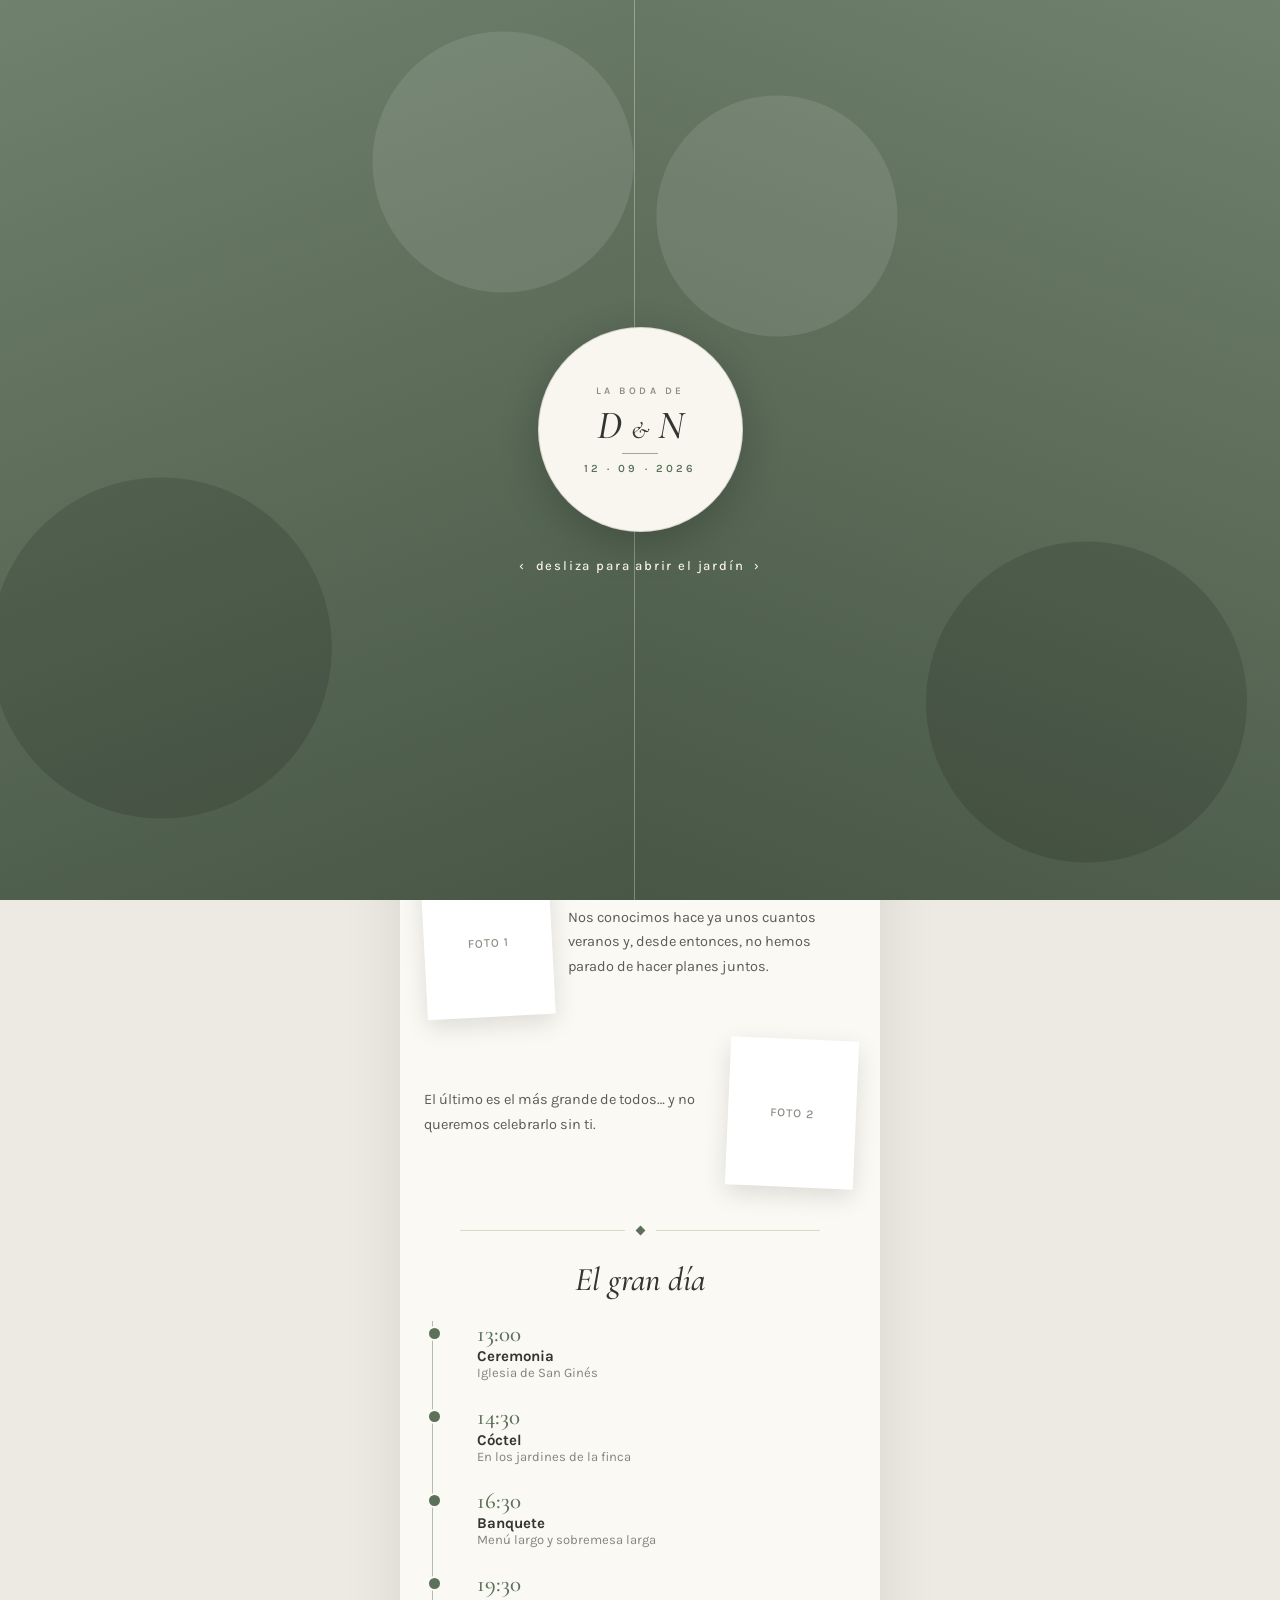
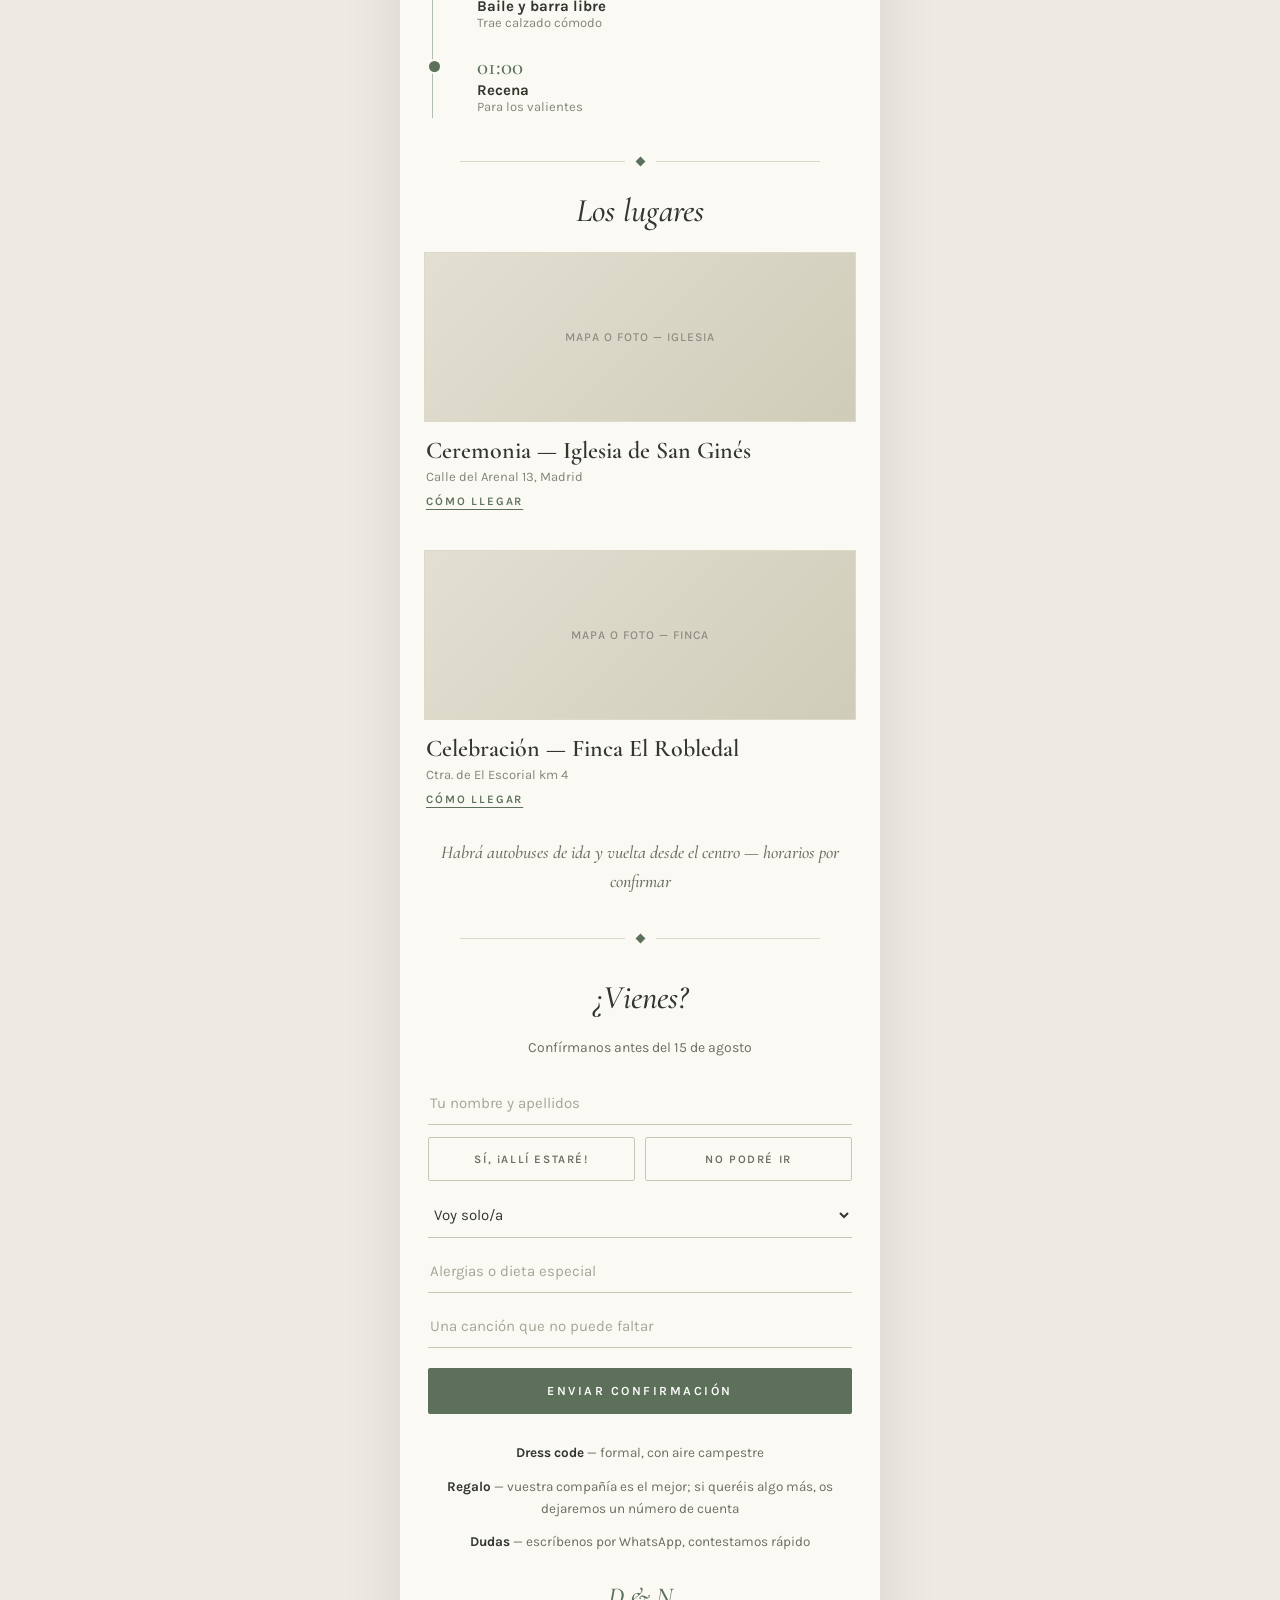
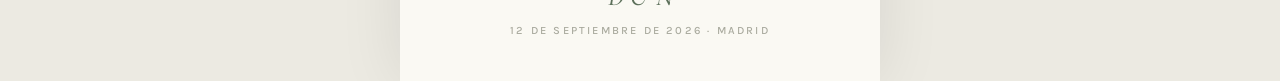
==== index.html @ a0a4c9ee "feat(web): add initial wedding invitation page Co-authored-by: Cursor <cursoragent@cursor.com>" ====
<!DOCTYPE html>
<html lang="es">
<head>
<meta charset="utf-8">
<meta name="viewport" content="width=device-width, initial-scale=1">
<title>Diego &amp; «Nombre» — 12 de septiembre de 2026</title>
<meta name="description" content="Invitación de boda de Diego y su pareja. 12 de septiembre de 2026, Madrid.">
<link rel="preconnect" href="https://fonts.googleapis.com">
<link rel="preconnect" href="https://fonts.gstatic.com" crossorigin>
<link href="https://fonts.googleapis.com/css2?family=Cormorant+Garamond:ital,wght@0,400;0,500;0,600;1,400;1,500&family=Karla:wght@400;500;600;700&display=swap" rel="stylesheet">
<link rel="stylesheet" href="css/style.css">
</head>
<body>

<!-- Cortina de entrada: se desliza o se toca para abrir -->
<div id="curtain" class="curtain" role="button" tabindex="0" aria-label="Toca o desliza para abrir la invitación">
  <div id="panelIzq" class="curtain__panel curtain__panel--left"></div>
  <div id="panelDer" class="curtain__panel curtain__panel--right"></div>
  <div id="medallon" class="curtain__medallion">
    <div class="curtain__seal">
      <div class="curtain__seal-label">LA BODA DE</div>
      <div class="curtain__seal-names">D <span>&amp;</span> N</div>
      <div class="curtain__seal-rule"></div>
      <div class="curtain__seal-date">12 · 09 · 2026</div>
    </div>
    <div class="curtain__hint">‹&nbsp;&nbsp;desliza para abrir el jardín&nbsp;&nbsp;›</div>
  </div>
</div>

<div class="card">

  <div class="hero">
    <div class="photo-slot" data-label="Foto de la pareja">
      <img src="images/hero.jpg" alt="Diego y su pareja" onerror="this.closest('.photo-slot').classList.add('is-empty')">
    </div>
  </div>

  <header class="header">
    <div class="eyebrow">NOS CASAMOS</div>
    <h1 class="title">Diego<br><span class="title__amp">&amp;</span><br>«Nombre»</h1>
    <div class="subtitle">12 · SEPTIEMBRE · 2026 — MADRID</div>
  </header>

  <div class="countdown" aria-label="Cuenta atrás para la boda">
    <div class="countdown__item"><div class="countdown__num" id="dias">–</div><div class="countdown__label">DÍAS</div></div>
    <div class="countdown__sep"></div>
    <div class="countdown__item"><div class="countdown__num" id="horas">–</div><div class="countdown__label">HORAS</div></div>
    <div class="countdown__sep"></div>
    <div class="countdown__item"><div class="countdown__num" id="minutos">–</div><div class="countdown__label">MIN</div></div>
    <div class="countdown__sep"></div>
    <div class="countdown__item"><div class="countdown__num" id="segundos">–</div><div class="countdown__label">SEG</div></div>
  </div>

  <div class="divider"><span></span><i></i><span></span></div>

  <section class="section">
    <h2 class="section__title">Nuestra historia</h2>
    <div class="historia__row">
      <div class="historia__photo photo-slot" data-label="Foto 1" style="transform:rotate(-3deg)">
        <img src="images/historia-1.jpg" alt="" onerror="this.closest('.photo-slot').classList.add('is-empty')">
      </div>
      <p class="historia__text">Nos conocimos hace ya unos cuantos veranos y, desde entonces, no hemos parado de hacer planes juntos.</p>
    </div>
    <div class="historia__row">
      <p class="historia__text">El último es el más grande de todos… y no queremos celebrarlo sin ti.</p>
      <div class="historia__photo photo-slot" data-label="Foto 2" style="transform:rotate(2.5deg)">
        <img src="images/historia-2.jpg" alt="" onerror="this.closest('.photo-slot').classList.add('is-empty')">
      </div>
    </div>
  </section>

  <div class="divider"><span></span><i></i><span></span></div>

  <section class="section">
    <h2 class="section__title">El gran día</h2>
    <ol class="timeline">
      <li class="timeline__item"><div class="timeline__time">13:00</div><div class="timeline__event">Ceremonia</div><div class="timeline__place">Iglesia de San Ginés</div></li>
      <li class="timeline__item"><div class="timeline__time">14:30</div><div class="timeline__event">Cóctel</div><div class="timeline__place">En los jardines de la finca</div></li>
      <li class="timeline__item"><div class="timeline__time">16:30</div><div class="timeline__event">Banquete</div><div class="timeline__place">Menú largo y sobremesa larga</div></li>
      <li class="timeline__item"><div class="timeline__time">19:30</div><div class="timeline__event">Baile y barra libre</div><div class="timeline__place">Trae calzado cómodo</div></li>
      <li class="timeline__item timeline__item--last"><div class="timeline__time">01:00</div><div class="timeline__event">Recena</div><div class="timeline__place">Para los valientes</div></li>
    </ol>
  </section>

  <div class="divider"><span></span><i></i><span></span></div>

  <section class="section">
    <h2 class="section__title">Los lugares</h2>

    <div class="lugar">
      <div class="lugar__photo photo-slot" data-label="Mapa o foto — iglesia">
        <img src="images/mapa-iglesia.jpg" alt="" onerror="this.closest('.photo-slot').classList.add('is-empty')">
      </div>
      <div class="lugar__info">
        <div class="lugar__name">Ceremonia — Iglesia de San Ginés</div>
        <div class="lugar__address">Calle del Arenal 13, Madrid</div>
        <a class="lugar__link" href="https://maps.google.com/?q=Iglesia+de+San+Gines+Madrid" target="_blank" rel="noreferrer">Cómo llegar</a>
      </div>
    </div>

    <div class="lugar">
      <div class="lugar__photo photo-slot" data-label="Mapa o foto — finca">
        <img src="images/mapa-finca.jpg" alt="" onerror="this.closest('.photo-slot').classList.add('is-empty')">
      </div>
      <div class="lugar__info">
        <div class="lugar__name">Celebración — Finca El Robledal</div>
        <div class="lugar__address">Ctra. de El Escorial km 4</div>
        <a class="lugar__link" href="https://maps.google.com/?q=Finca+El+Robledal" target="_blank" rel="noreferrer">Cómo llegar</a>
      </div>
    </div>

    <div class="lugar__note">Habrá autobuses de ida y vuelta desde el centro — horarios por confirmar</div>
  </section>

  <div class="divider"><span></span><i></i><span></span></div>

  <section class="section rsvp">
    <h2 class="section__title">¿Vienes?</h2>
    <p class="rsvp__sub">Confírmanos antes del 15 de agosto</p>

    <form id="rsvpForm" class="rsvp__form">
      <input type="text" name="nombre" placeholder="Tu nombre y apellidos" required>
      <div class="btn-row">
        <button type="button" id="btnSi" class="btn">Sí, ¡allí estaré!</button>
        <button type="button" id="btnNo" class="btn">No podré ir</button>
      </div>
      <select name="acompanantes">
        <option>Voy solo/a</option>
        <option>+1 acompañante</option>
        <option>+2 acompañantes</option>
        <option>+3 o más</option>
      </select>
      <input type="text" name="dieta" placeholder="Alergias o dieta especial">
      <input type="text" name="cancion" placeholder="Una canción que no puede faltar">
      <button type="submit" class="btn-submit">Enviar confirmación</button>
    </form>

    <div id="rsvpThanks" class="thanks" hidden>
      <div class="thanks__title">¡Gracias!</div>
      <p class="thanks__text">Tenemos muchas ganas de verte.<br>Si algo cambia, escríbenos.</p>
    </div>
  </section>

  <footer class="footer">
    <div class="footer__line"><b>Dress code</b> — formal, con aire campestre</div>
    <div class="footer__line"><b>Regalo</b> — vuestra compañía es el mejor; si queréis algo más, os dejaremos un número de cuenta</div>
    <div class="footer__line"><b>Dudas</b> — escríbenos por WhatsApp, contestamos rápido</div>
    <div class="footer__initials">D &amp; N</div>
    <div class="footer__date">12 DE SEPTIEMBRE DE 2026 · MADRID</div>
  </footer>

</div>

<script src="js/main.js"></script>
</body>
</html>
---- css/style.css ----
:root {
  --acento: #5C705A;
  --texto: #33362f;
  --bg: #eceae2;
  --card-bg: #faf9f3;
  --linea: #ddd9c9;
  --borde-input: #c9c6b8;
  --placeholder: #a4a698;
}

* { box-sizing: border-box; }

body {
  margin: 0;
  background: var(--bg);
  font-family: 'Karla', sans-serif;
  color: var(--texto);
  -webkit-font-smoothing: antialiased;
}

a { color: var(--acento); text-decoration: none; }
a:hover { color: color-mix(in oklab, var(--acento) 75%, #1c211a); }

input::placeholder { color: var(--placeholder); }

/* ---------- Cortina de entrada ---------- */

.curtain {
  position: fixed;
  inset: 0;
  z-index: 60;
  overflow: hidden;
  touch-action: none;
  cursor: grab;
  user-select: none;
  -webkit-user-select: none;
}
.curtain.is-open { pointer-events: none; }

.curtain__panel {
  position: absolute;
  top: 0;
  bottom: 0;
  width: 50.5%;
  will-change: transform;
}
.curtain__panel--left {
  left: 0;
  border-right: 1px solid rgba(244, 241, 232, .3);
  background:
    radial-gradient(circle at 78% 18%, rgba(255,255,255,.10) 0 130px, transparent 131px),
    radial-gradient(circle at 25% 72%, rgba(0,0,0,.13) 0 170px, transparent 171px),
    linear-gradient(160deg, color-mix(in oklab, var(--acento) 86%, #f4f1e8), color-mix(in oklab, var(--acento) 70%, #1c211a));
}
.curtain__panel--right {
  right: 0;
  border-left: 1px solid rgba(244, 241, 232, .3);
  background:
    radial-gradient(circle at 22% 24%, rgba(255,255,255,.10) 0 120px, transparent 121px),
    radial-gradient(circle at 70% 78%, rgba(0,0,0,.13) 0 160px, transparent 161px),
    linear-gradient(200deg, color-mix(in oklab, var(--acento) 86%, #f4f1e8), color-mix(in oklab, var(--acento) 70%, #1c211a));
}

.curtain__medallion {
  position: absolute;
  inset: 0;
  display: flex;
  flex-direction: column;
  align-items: center;
  justify-content: center;
  gap: 26px;
  pointer-events: none;
}

.curtain__seal {
  width: 205px;
  height: 205px;
  border-radius: 50%;
  background: #f8f6ef;
  border: 1px solid rgba(51, 54, 47, .16);
  box-shadow: 0 12px 40px rgba(0, 0, 0, .20);
  display: flex;
  flex-direction: column;
  align-items: center;
  justify-content: center;
  gap: 8px;
}
.curtain__seal-label { font: 600 10px 'Karla', sans-serif; letter-spacing: .35em; color: #8b8d82; }
.curtain__seal-names { font: italic 500 40px 'Cormorant Garamond', serif; color: var(--texto); line-height: 1; }
.curtain__seal-names span { font-size: 24px; }
.curtain__seal-rule { width: 36px; height: 1px; background: color-mix(in oklab, var(--acento) 60%, #ffffff); }
.curtain__seal-date { font: 600 11px 'Karla', sans-serif; letter-spacing: .28em; color: var(--acento); }

.curtain__hint {
  font: 500 13px 'Karla', sans-serif;
  letter-spacing: .14em;
  color: #f4f1e8;
  animation: deslizaHint 2.4s ease-in-out infinite;
}
@keyframes deslizaHint {
  0%, 100% { transform: translateX(-9px); opacity: .65; }
  50% { transform: translateX(9px); opacity: 1; }
}

/* ---------- Tarjeta principal ---------- */

.card {
  max-width: 480px;
  margin: 0 auto;
  background: var(--card-bg);
  min-height: 100dvh;
  box-shadow: 0 0 60px rgba(0, 0, 0, .09);
}

.hero { position: relative; height: 400px; }

.photo-slot {
  position: relative;
  overflow: hidden;
  background: linear-gradient(135deg, #e3e0d3, #cfccb9);
}
.photo-slot img { width: 100%; height: 100%; object-fit: cover; display: block; }
.photo-slot.is-empty img { display: none; }
.photo-slot.is-empty::after {
  content: attr(data-label);
  position: absolute;
  inset: 0;
  display: flex;
  align-items: center;
  justify-content: center;
  text-align: center;
  padding: 12px;
  font: 500 12px 'Karla', sans-serif;
  letter-spacing: .08em;
  text-transform: uppercase;
  color: #8b8d82;
}

.header {
  padding: 36px 24px 6px;
  display: flex;
  flex-direction: column;
  gap: 14px;
  align-items: center;
  text-align: center;
}
.eyebrow { font: 600 11px 'Karla', sans-serif; letter-spacing: .4em; color: var(--acento); }
.title { margin: 0; font: 500 54px/1.06 'Cormorant Garamond', serif; color: var(--texto); }
.title__amp { font: italic 400 32px 'Cormorant Garamond', serif; }
.subtitle { font: 500 13px 'Karla', sans-serif; letter-spacing: .24em; color: #6b6e62; }

.countdown {
  display: flex;
  align-items: center;
  justify-content: center;
  padding: 26px 24px 0;
}
.countdown__item { display: flex; flex-direction: column; align-items: center; gap: 3px; min-width: 76px; }
.countdown__num { font: 500 34px/1 'Cormorant Garamond', serif; }
.countdown__label { font: 600 9px 'Karla', sans-serif; letter-spacing: .24em; color: #8b8d82; }
.countdown__sep { width: 1px; height: 34px; background: var(--linea); }

.divider {
  display: flex;
  align-items: center;
  gap: 12px;
  justify-content: center;
  padding: 32px 60px 0;
}
.divider span { flex: 1; height: 1px; background: var(--linea); }
.divider i { width: 7px; height: 7px; background: var(--acento); transform: rotate(45deg); }

.section { padding: 26px 24px 8px; display: flex; flex-direction: column; gap: 22px; }
.section__title { margin: 0; font: italic 500 33px 'Cormorant Garamond', serif; text-align: center; color: var(--texto); }

.historia__row { display: flex; gap: 16px; align-items: center; }
.historia__photo {
  flex: none;
  width: 128px;
  height: 148px;
  background: #ffffff;
  padding: 8px 8px 24px;
  box-shadow: 0 8px 24px rgba(0, 0, 0, .12);
}
.historia__text { margin: 0; font: 400 14.5px/1.7 'Karla', sans-serif; color: #5a5d52; }

.timeline { list-style: none; margin: 0; padding: 0 0 0 22px; margin-left: 8px; border-left: 1.5px solid color-mix(in oklab, var(--acento) 45%, #ffffff); }
.timeline__item { position: relative; padding: 0 0 24px 22px; }
.timeline__item--last { padding-bottom: 4px; }
.timeline__item::before {
  content: '';
  position: absolute;
  left: -28.5px;
  top: 5px;
  width: 11px;
  height: 11px;
  border-radius: 50%;
  background: var(--acento);
  border: 2px solid var(--card-bg);
}
.timeline__time { font: 500 23px/1.15 'Cormorant Garamond', serif; color: var(--acento); }
.timeline__event { font: 700 15px 'Karla', sans-serif; }
.timeline__place { font: 400 13px 'Karla', sans-serif; color: #82857a; }

.lugar { display: flex; flex-direction: column; }
.lugar__photo { height: 170px; border: 1px solid var(--linea); }
.lugar__info { padding: 14px 2px 4px; display: flex; flex-direction: column; gap: 4px; }
.lugar__name { font: 600 24px 'Cormorant Garamond', serif; }
.lugar__address { font: 400 13px 'Karla', sans-serif; color: #82857a; }
.lugar__link {
  font: 600 11.5px 'Karla', sans-serif;
  letter-spacing: .16em;
  text-transform: uppercase;
  text-decoration: underline;
  text-underline-offset: 4px;
  margin-top: 6px;
}
.lugar__note {
  padding: 6px 10px 0;
  text-align: center;
  font: italic 500 18px/1.6 'Cormorant Garamond', serif;
  color: #6b6e62;
}
.section > .lugar + .lugar { margin-top: 16px; }

.rsvp { margin: 8px 0 0; padding: 28px 28px 24px; }
.rsvp__sub { margin: 0 0 4px; font: 400 14px 'Karla', sans-serif; text-align: center; color: #6b6e62; }

.rsvp__form { display: flex; flex-direction: column; gap: 12px; }
.rsvp__form input,
.rsvp__form select {
  width: 100%;
  padding: 12px 2px;
  border: none;
  border-bottom: 1px solid var(--borde-input);
  border-radius: 0;
  font: 400 15px 'Karla', sans-serif;
  background: transparent;
  color: var(--texto);
}
.rsvp__form input:focus,
.rsvp__form select:focus { outline: none; border-bottom-color: var(--acento); }

.btn-row { display: flex; gap: 10px; }
.btn {
  flex: 1;
  padding: 14px 8px;
  border-radius: 2px;
  text-align: center;
  cursor: pointer;
  font: 600 11.5px 'Karla', sans-serif;
  letter-spacing: .14em;
  text-transform: uppercase;
  border: 1px solid var(--borde-input);
  background: transparent;
  color: #6b6e62;
}
.btn.is-active { border-color: var(--acento); background: var(--acento); color: #ffffff; }

.btn-submit {
  background: var(--acento);
  color: #ffffff;
  border: none;
  padding: 16px;
  border-radius: 2px;
  font: 600 12.5px 'Karla', sans-serif;
  letter-spacing: .2em;
  text-transform: uppercase;
  cursor: pointer;
  margin-top: 8px;
}

.rsvp__form[hidden], .thanks[hidden] { display: none; }
.thanks { text-align: center; padding: 14px 0; display: flex; flex-direction: column; gap: 8px; }
.thanks__title { font: italic 500 30px 'Cormorant Garamond', serif; color: var(--acento); }
.thanks__text { margin: 0; font: 400 14px/1.6 'Karla', sans-serif; color: #5a5d52; }

.footer { padding: 4px 28px 44px; display: flex; flex-direction: column; gap: 12px; text-align: center; }
.footer__line { font: 400 13.5px/1.6 'Karla', sans-serif; color: #6b6e62; }
.footer__line b { color: var(--texto); }
.footer__initials { margin-top: 16px; font: italic 500 26px 'Cormorant Garamond', serif; color: var(--acento); }
.footer__date { font: 500 11px 'Karla', sans-serif; letter-spacing: .2em; color: #a9aa9e; }
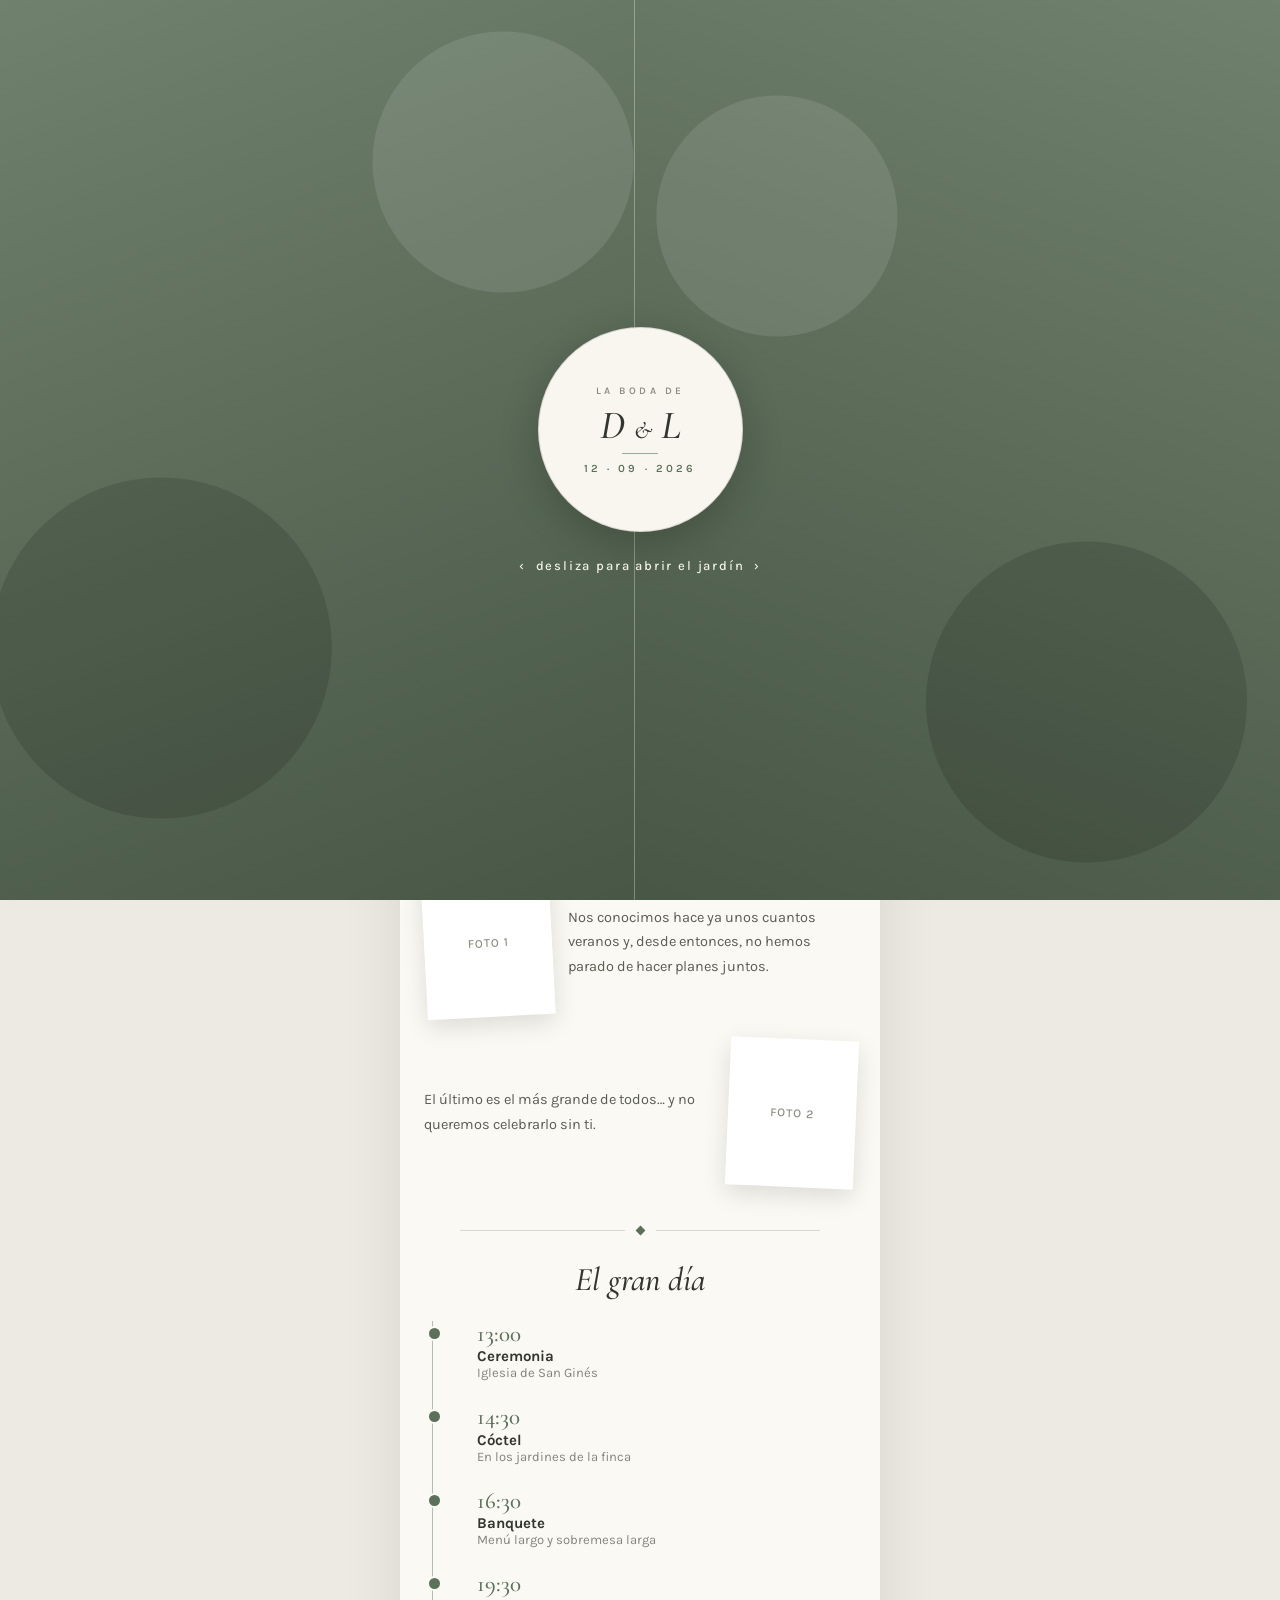
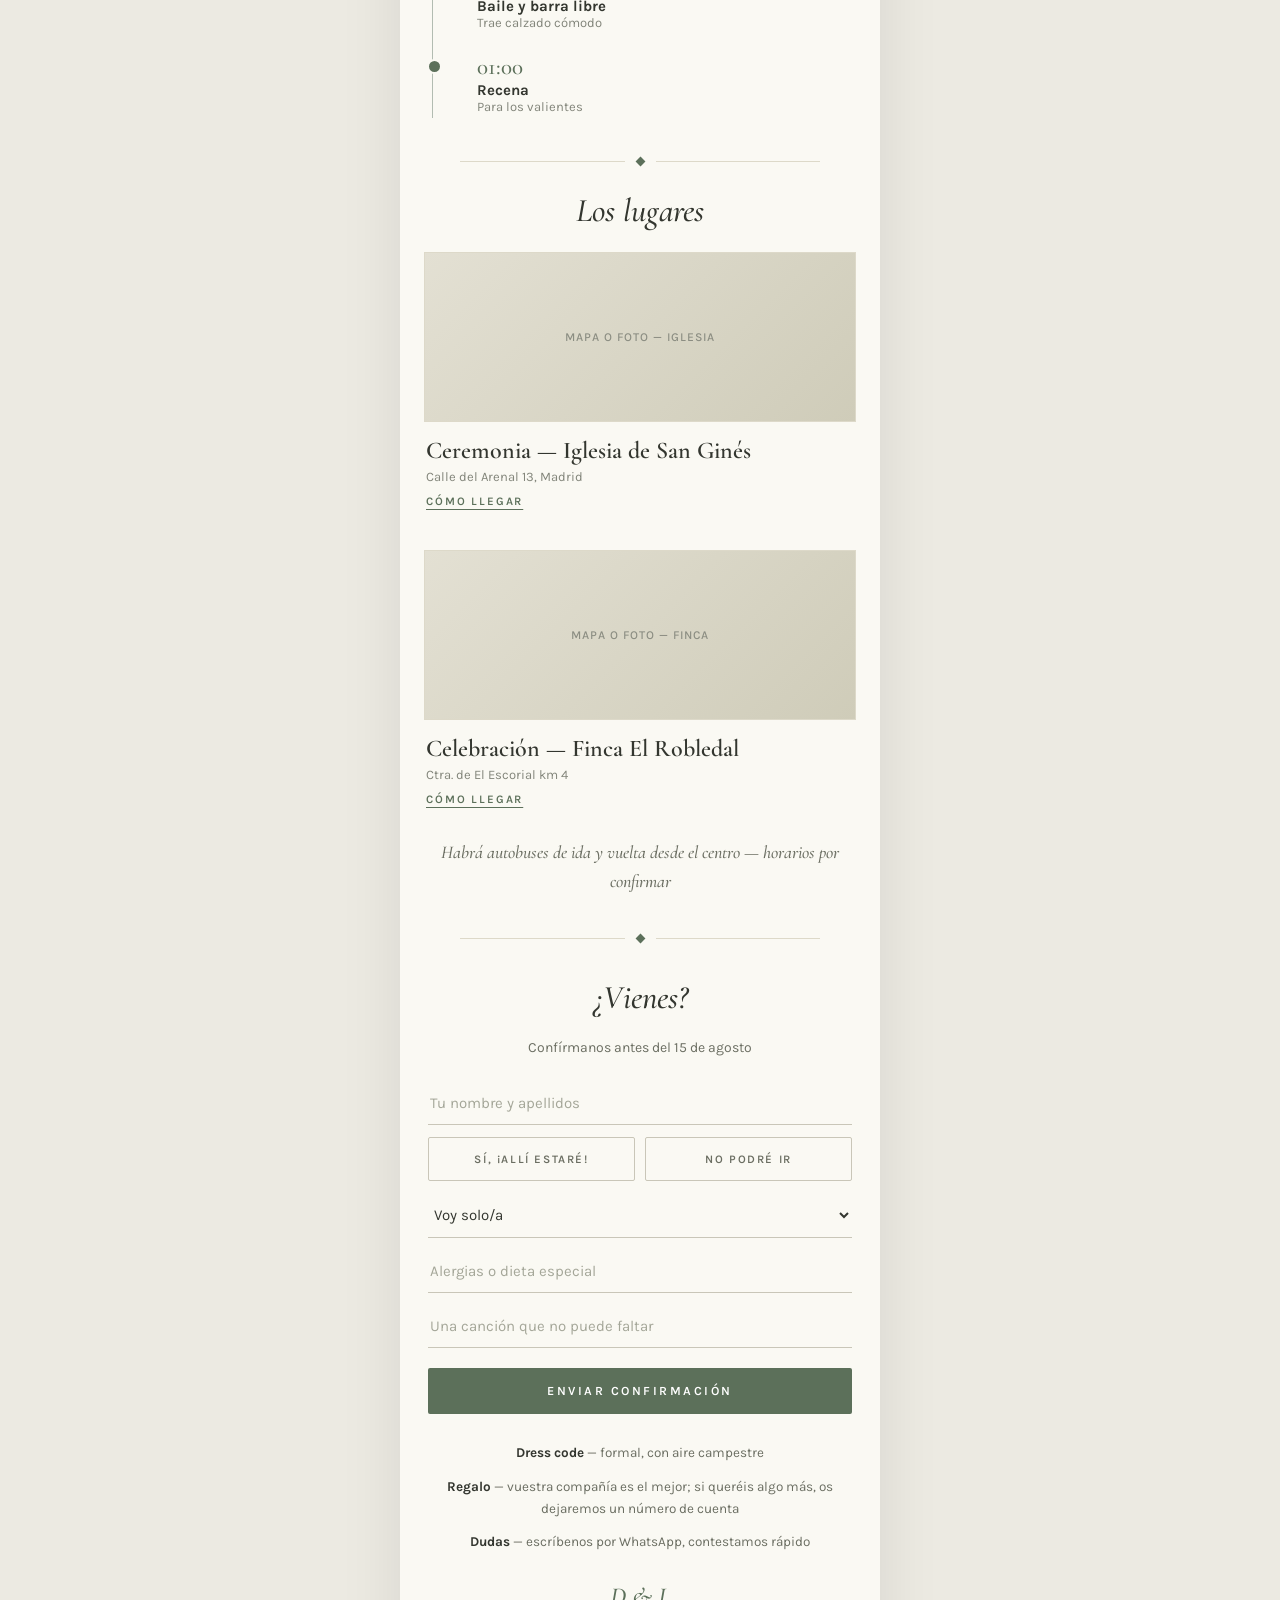
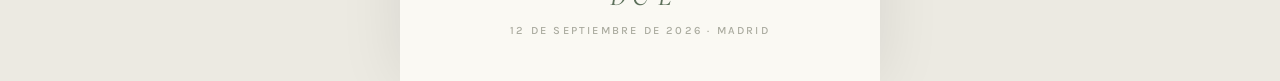
==== commit 53f27999: "feat(web): update placeholder bride name to Lorena Co-Authored-By: Claude Sonnet 5 <noreply@anthropi" ====
--- a/index.html
+++ b/index.html
@@ -3,8 +3,8 @@
 <head>
 <meta charset="utf-8">
 <meta name="viewport" content="width=device-width, initial-scale=1">
-<title>Diego &amp; «Nombre» — 12 de septiembre de 2026</title>
-<meta name="description" content="Invitación de boda de Diego y su pareja. 12 de septiembre de 2026, Madrid.">
+<title>Diego &amp; Lorena — 12 de septiembre de 2026</title>
+<meta name="description" content="Invitación de boda de Diego y Lorena. 12 de septiembre de 2026, Madrid.">
 <link rel="preconnect" href="https://fonts.googleapis.com">
 <link rel="preconnect" href="https://fonts.gstatic.com" crossorigin>
 <link href="https://fonts.googleapis.com/css2?family=Cormorant+Garamond:ital,wght@0,400;0,500;0,600;1,400;1,500&family=Karla:wght@400;500;600;700&display=swap" rel="stylesheet">
@@ -19,7 +19,7 @@
   <div id="medallon" class="curtain__medallion">
     <div class="curtain__seal">
       <div class="curtain__seal-label">LA BODA DE</div>
-      <div class="curtain__seal-names">D <span>&amp;</span> N</div>
+      <div class="curtain__seal-names">D <span>&amp;</span> L</div>
       <div class="curtain__seal-rule"></div>
       <div class="curtain__seal-date">12 · 09 · 2026</div>
     </div>
@@ -31,13 +31,13 @@
 
   <div class="hero">
     <div class="photo-slot" data-label="Foto de la pareja">
-      <img src="images/hero.jpg" alt="Diego y su pareja" onerror="this.closest('.photo-slot').classList.add('is-empty')">
+      <img src="images/hero.jpg" alt="Diego y Lorena" onerror="this.closest('.photo-slot').classList.add('is-empty')">
     </div>
   </div>
 
   <header class="header">
     <div class="eyebrow">NOS CASAMOS</div>
-    <h1 class="title">Diego<br><span class="title__amp">&amp;</span><br>«Nombre»</h1>
+    <h1 class="title">Diego<br><span class="title__amp">&amp;</span><br>Lorena</h1>
     <div class="subtitle">12 · SEPTIEMBRE · 2026 — MADRID</div>
   </header>
 
@@ -145,7 +145,7 @@
     <div class="footer__line"><b>Dress code</b> — formal, con aire campestre</div>
     <div class="footer__line"><b>Regalo</b> — vuestra compañía es el mejor; si queréis algo más, os dejaremos un número de cuenta</div>
     <div class="footer__line"><b>Dudas</b> — escríbenos por WhatsApp, contestamos rápido</div>
-    <div class="footer__initials">D &amp; N</div>
+    <div class="footer__initials">D &amp; L</div>
     <div class="footer__date">12 DE SEPTIEMBRE DE 2026 · MADRID</div>
   </footer>
 
